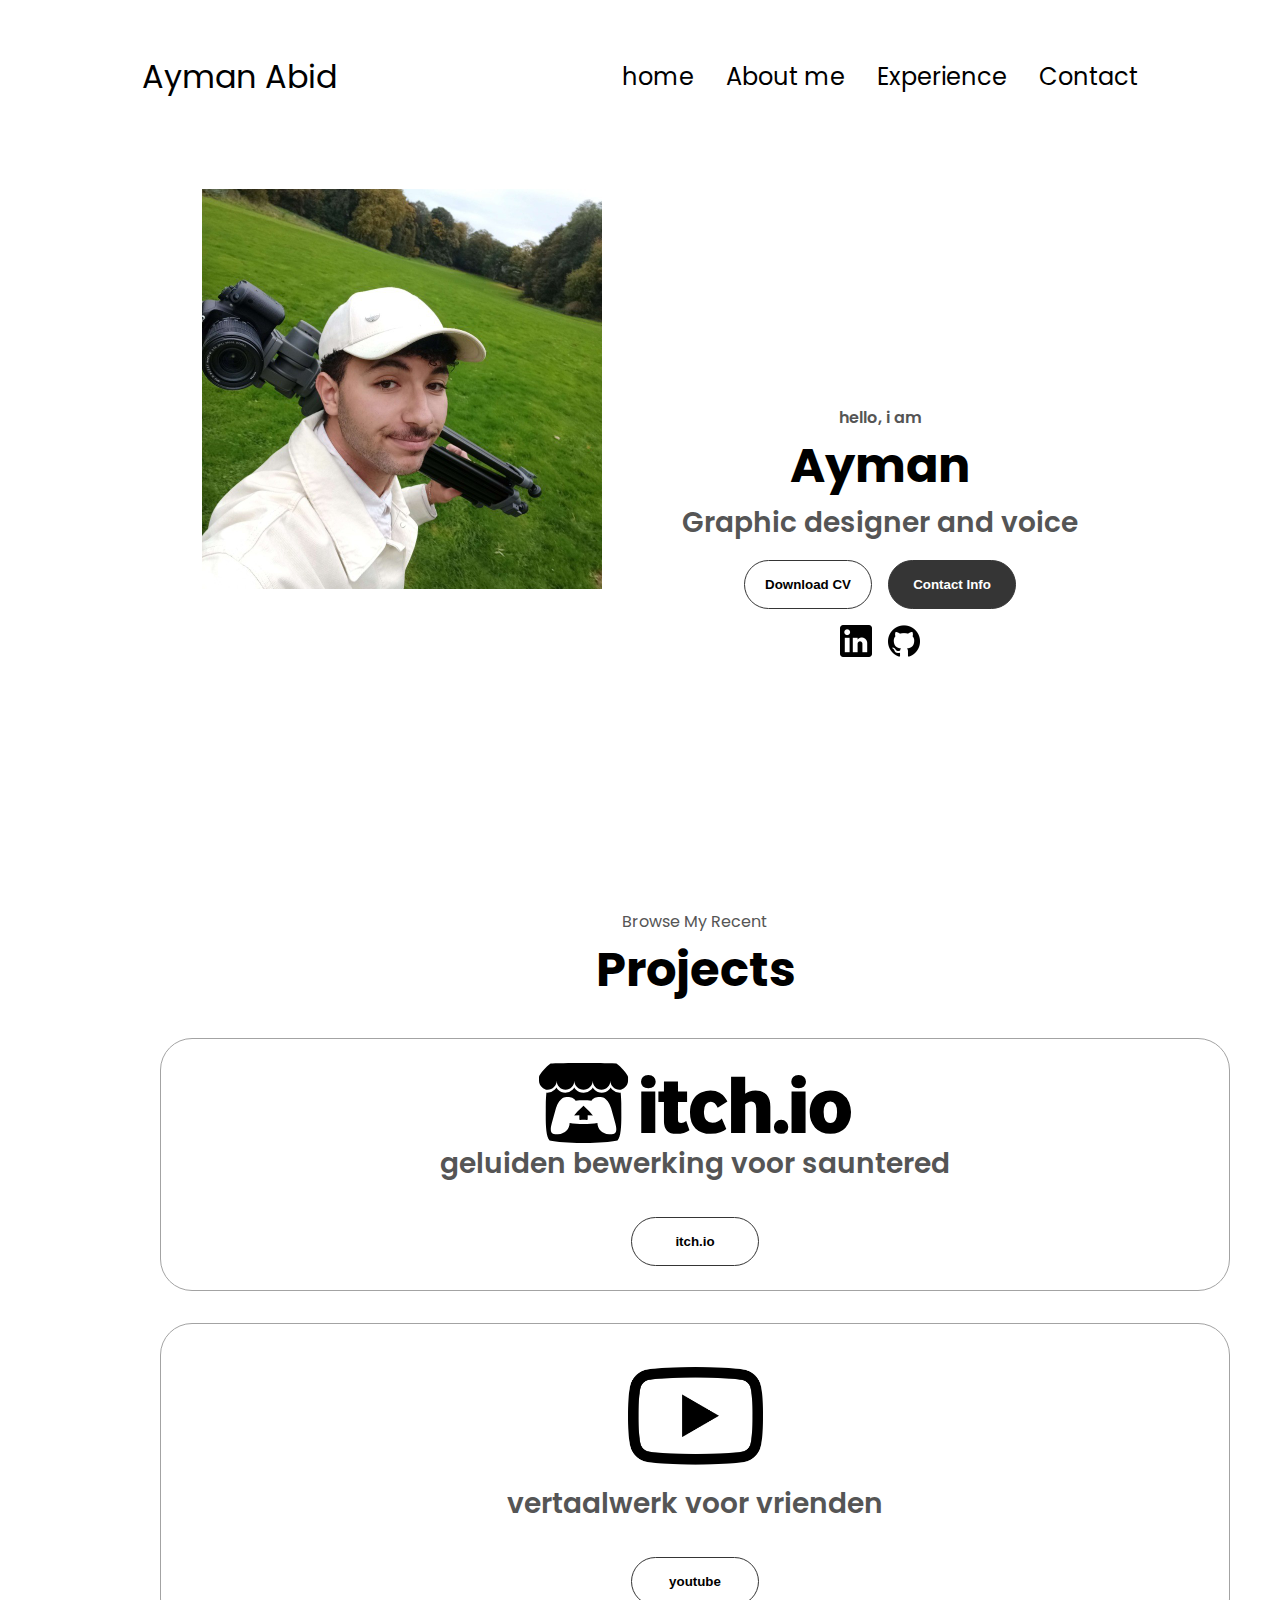
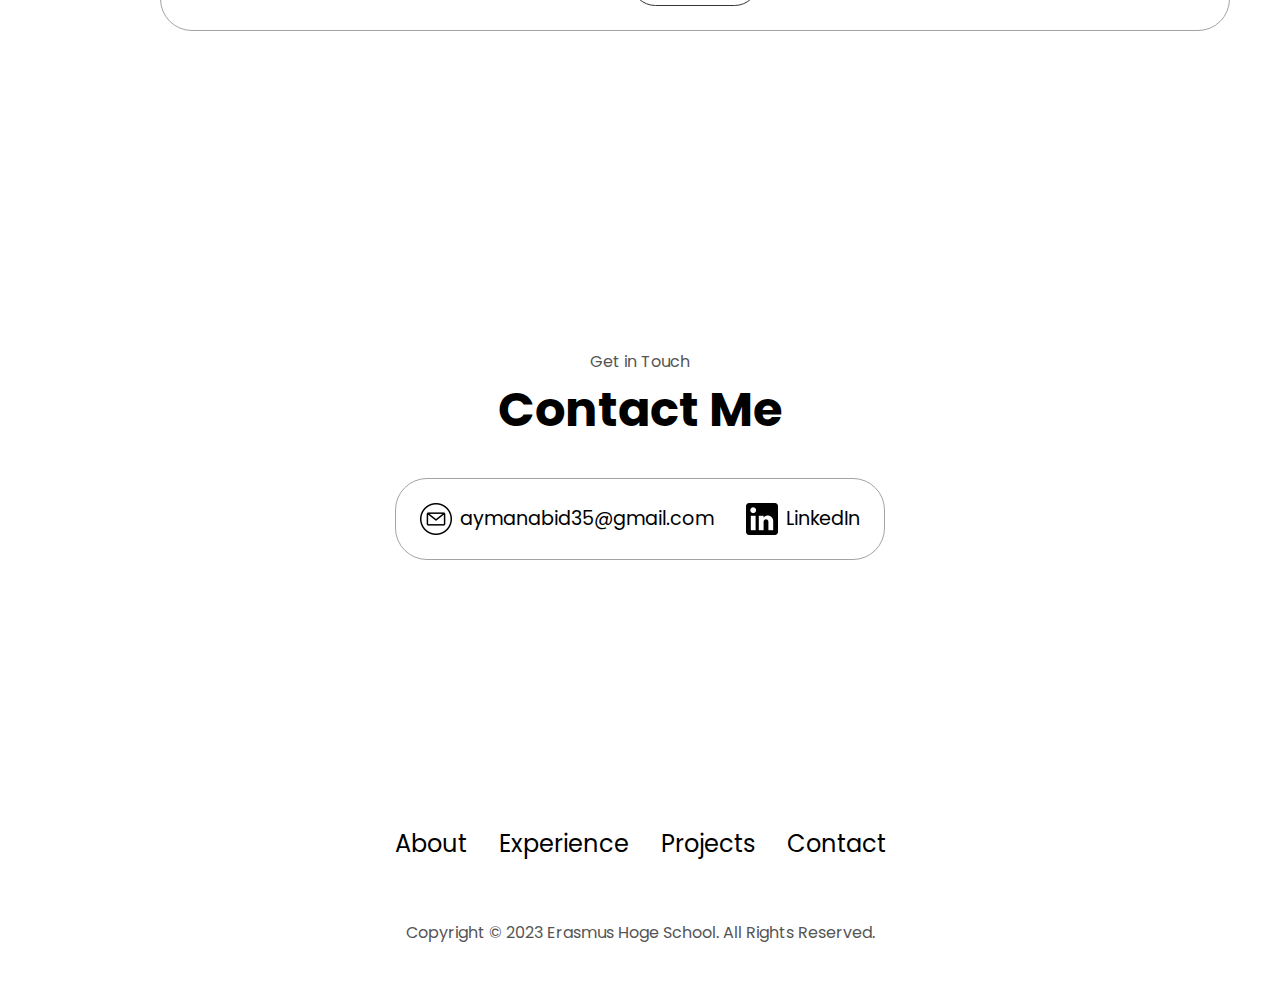
==== index.html @ d5be4aaf "tweede zit website voor web1" ====
<!DOCTYPE html>
<html lang="en">
	<head>
		<meta charset="UTF-8" />
		<meta http-equiv="X-UA-Compatible" content="IE=edge" />
		<meta name="viewport" content="width=device-width, initial-scale=1.0" />
		<title>My Portfolio</title>
		<link rel="stylesheet" href="style.css" />
		<link rel="stylesheet" href="mediaqueries.css" />
	</head>
	<body>
		<nav id="desktop-nav">
			<div class="logo">Ayman Abid</div>
			<div>
				<ul class="nav-links">
					<li><a href="index.html">home</a></li>
					<li><a href="aboutme.html">About me </a></li>
					<li><a href="expierience.html">Experience</a></li>
					<li><a href="#contact">Contact</a></li>
				</ul>
			</div>
		</nav>
		<!-- Navigation Menu 
		<nav id="hamburger-nav">
			<div class="logo">Ayman Abid</div>
			<div class="hamburger-menu">
				<div class="hamburger-icon">
					<span></span>
					<span></span>
					<span></span>
				</div>
				<div class="menu-links">
					<li><a href="#about">About</a></li>
					<li><a href="#experience">Experience</a></li>
					<li><a href="#contact">Contact</a></li>
				</div>
			</div>
		</nav>
		 -->
		<nav id="hamburger-nav">
			<div class="logo">Ayman Abid</div>
			<div class="hamburger-menu">
				<div class="hamburger-icon">
					<span></span>
					<span></span>
					<span></span>
				</div>
				<div class="menu-links">
					<li><a href="index.html">home</a></li>
					<li><a href="aboutme.html">About me</a></li>
					<li><a href="expierience.html">Experience</a></li>
					<li><a href="#contact">Contact</a></li>
				</div>
			</div>
		</nav>
		<div class="flex-container">
			<div>
				<section id="profile">
					<div class="container">
						<img
							src="./assets/‍mijn-linkedin-foto.jpg"
							alt="profiel-foto"
							id="image-1"
						/>
					</div>
					<div class="section__text">
						<p class="p1">hello, i am</p>
						<h1 class="title">Ayman</h1>
						<p class="section__text__p2">Graphic designer and voice</p>
						<div class="btn-container">
							<button
								class="btn btn-color-2"
								onclick="window.open('./assets/ECHT-SERIEUSE-CV.png')"
							>
								Download CV
							</button>
							<button
								class="btn btn-color-1"
								onclick="location.href='./#contact'"
							>
								Contact Info
							</button>
						</div>
						<div id="socials-container">
							<img
								src="./assets/linkedin.png"
								alt="My LinkedIn profile"
								class="icon"
								onclick="location.href='https://www.linkedin.com/in/ayman-abid-498152252/'"
							/>
							<img
								src="./assets/github.png"
								alt="My Github profile"
								class="icon"
								onclick="location.href='https://github.com/ahumblecat'"
							/>
						</div>
					</div>
				</section>
			</div>
			<div>
				<section id="projects">
					<p class="section__text__p1">Browse My Recent</p>
					<h1 class="title">Projects</h1>
					<div class="experience-details-container">
						<div class="about-containers">
							<div class="details-container color-container">
								<div class="article-container">
									<img
										src="./assets/logo-black-itch.svg"
										alt="Project 1"
										class="itch"
									/>
								</div>
								<h2 class="experience-sub-title project-title">
									geluiden bewerking voor sauntered
								</h2>
								<div class="btn-container">
									<button
										class="btn btn-color-2 project-btn"
										onclick="location.href='https://kakoon.itch.io/sauntered'"
									>
										itch.io
									</button>
								</div>
							</div>
							<div class="details-container color-container">
								<div class="article-container">
									<img
										src="./assets/youtube.png"
										alt="youtube video"
										class="project-img"
									/>
								</div>
								<h2 class="experience-sub-title project-title">
									vertaalwerk voor vrienden
								</h2>
								<div class="btn-container">
									<button
										class="btn btn-color-2 project-btn"
										onclick="location.href='https://youtu.be/evbqzhRCCy8?si=7dw8-wi13XMr1xHI'"
									>
										youtube
									</button>
								</div>
							</div>
						</div>
					</div>
					<img
						src="./assets/black-arrow-down-icon-png-16.png"
						alt="Arrow icon"
						class="icon arrow"
						onclick="location.href='./#contact'"
					/>
				</section>
			</div>
			<div>
				<section id="contact">
					<p class="section__text__p1">Get in Touch</p>
					<h1 class="title">Contact Me</h1>
					<div class="contact-info-upper-container">
						<div class="contact-info-container">
							<img src="./assets/post.png" alt="Email icon" class="icon" />
							<p>
								<a href="mailto:aymanabid35@gmail.com">aymanabid35@gmail.com</a>
							</p>
						</div>
						<div class="contact-info-container">
							<img
								src="./assets/linkedin.png"
								alt="LinkedIn icon"
								class="icon contact-icon"
							/>
							<p>
								<a href="https://www.linkedin.com/in/ayman-abid-498152252/"
									>LinkedIn</a
								>
							</p>
						</div>
					</div>
				</section>
			</div>
		</div>
		<footer>
			<nav>
				<div class="nav-links-container">
					<ul class="nav-links">
						<li><a href="#about">About</a></li>
						<li><a href="#experience">Experience</a></li>
						<li><a href="#projects">Projects</a></li>
						<li><a href="#contact">Contact</a></li>
					</ul>
				</div>
			</nav>
			<p>Copyright &#169; 2023 Erasmus Hoge School. All Rights Reserved.</p>
		</footer>
		<script src="script.js"></script>
	</body>
</html>
---- style.css ----
/* GENERAL */

@import url("https://fonts.googleapis.com/css2?family=Poppins:wght@300;400;500;600&display=swap");

* {
	margin: 0;
	padding: 0;
}

body {
	font-family: "Poppins", sans-serif;
}

html {
	scroll-behavior: smooth;
}

p {
	color: rgb(85, 85, 85);
}

/* TRANSITION */

a,
.btn {
	transition: all 300ms ease;
}

/* DESKTOP NAV */

nav,
.nav-links {
	display: flex;
}

nav {
	justify-content: space-around;
	align-items: center;
	height: 17vh;
}

.nav-links {
	gap: 2rem;
	list-style: none;
	font-size: 1.5rem;
}

a {
	color: black;
	text-decoration: none;
	text-decoration-color: white;
}

a:hover {
	color: grey;
	text-decoration: underline;
	text-underline-offset: 1rem;
	text-decoration-color: rgb(181, 181, 181);
}

.logo {
	font-size: 2rem;
}

.logo:hover {
	cursor: default;
}

/* HAMBURGER MENU */

#hamburger-nav {
	display: none;
}

.hamburger-menu {
	position: relative;
	display: inline-block;
}

.hamburger-icon {
	display: flex;
	flex-direction: column;
	justify-content: space-between;
	height: 24px;
	width: 30px;
	cursor: pointer;
}

.hamburger-icon span {
	width: 100%;
	height: 2px;
	background-color: black;
	transition: all 0.3 ease-in-out;
}

.menu-links {
	position: absolute;
	top: 100%;
	right: 0;
	background-color: white;
	width: fit-content;
	max-height: 0;
	overflow: hidden;
	transition: all 0.3 ease-in-out;
}

.menu-links a {
	display: block;
	padding: 10px;
	text-align: center;
	font-size: 1.5rem;
	color: black;
	text-decoration: none;
	transition: all 0.3 ease-in-out;
}

.menu-links li {
	list-style: none;
}

.menu-links.open {
	max-height: 300px;
}

.hamburger-icon.open span:first-child {
	transform: rotate(45deg) translate(10px, 5px);
}

.hamburger-icon.open span:nth-child(2) {
	opacity: 0;
}

.hamburger-icon.open span:last-child {
	transform: rotate(-45deg) translate(10px, -5px);
}

.hamburger-icon span:first-child {
	transform: none;
}

.hamburger-icon span:first-child {
	opacity: 1;
}

.hamburger-icon span:first-child {
	transform: none;
}

/* SECTIONS */

section {
	padding-top: 4vh;
	height: 96vh;
	margin: 0 10rem;
	box-sizing: border-box;
	min-height: fit-content;
}

.section-container {
	display: flex;
}

/* PROFILE SECTION */

#profile {
	display: flex;
	justify-content: center;
	gap: 5rem;
	height: 80vh;
}

.section__pic-container {
	display: flex;
	height: 800px;
}

.section__text {
	align-self: center;
	text-align: center;
}

.section__text p {
	font-weight: 600;
}

.section__text__p1 {
	text-align: center;
}

.section__text__p2 {
	font-size: 1.75rem;
	margin-bottom: 1rem;
}

.title {
	font-size: 3rem;
	text-align: center;
}

#socials-container {
	display: flex;
	justify-content: center;
	margin-top: 1rem;
	gap: 1rem;
}

/* ICONS */

.icon {
	cursor: pointer;
	height: 2rem;
}

/* BUTTONS */

.btn-container {
	display: flex;
	justify-content: center;
	gap: 1rem;
}

.btn {
	font-weight: 600;
	transition: all 300ms ease;
	padding: 1rem;
	width: 8rem;
	border-radius: 2rem;
}

.btn-color-1,
.btn-color-2 {
	border: rgb(53, 53, 53) 0.1rem solid;
}

.btn-color-1:hover,
.btn-color-2:hover {
	cursor: pointer;
}

.btn-color-1,
.btn-color-2:hover {
	background: rgb(53, 53, 53);
	color: white;
}

.btn-color-1:hover {
	background: rgb(0, 0, 0);
}

.btn-color-2 {
	background: none;
}

.btn-color-2:hover {
	border: rgb(255, 255, 255) 0.1rem solid;
}

.btn-container {
	gap: 1rem;
}

/* ABOUT SECTION */

#about {
	position: relative;
}

.about-containers {
	gap: 2rem;
	margin-bottom: 2rem;
	margin-top: 2rem;
	display: flex;
	flex-direction: column;
}

.about-details-container {
	justify-content: center;
	flex-direction: column;
}

.about-containers,
.about-details-container {
	display: flex;
}

.about-pic {
	border-radius: 2rem;
	height: 400px;
}

.arrow {
	position: absolute;
	right: -5rem;
	bottom: 2.5rem;
}

.details-container {
	padding: 1.5rem;
	flex: 1;
	background: white;
	border-radius: 2rem;
	border: rgb(53, 53, 53) 0.1rem solid;
	border-color: rgb(163, 163, 163);
	text-align: center;
}

.section-container {
	gap: 4rem;
	height: 80%;
}

.section__pic-container {
	height: 400px;
	width: 400px;
	margin: auto 0;
}

/* EXPERIENCE SECTION */

#experience {
	position: relative;
}

.experience-sub-title {
	color: rgb(85, 85, 85);
	font-weight: 600;
	font-size: 1.75rem;
	margin-bottom: 2rem;
}

.experience-details-container {
	display: flex;
	justify-content: center;
	flex-direction: column;
}

.article-container {
	display: flex;
	text-align: initial;
	flex-wrap: wrap;
	flex-direction: row;
	gap: 2.5rem;
	justify-content: space-around;
}

article {
	display: flex;
	width: 10rem;
	justify-content: space-around;
	gap: 0.5rem;
}

article .icon {
	cursor: default;
}

/* CONTACT */

#contact {
	display: flex;
	justify-content: center;
	flex-direction: column;
	height: 70vh;
}

.contact-info-upper-container {
	display: flex;
	justify-content: center;
	border-radius: 2rem;
	border: rgb(53, 53, 53) 0.1rem solid;
	border-color: rgb(163, 163, 163);
	background: (250, 250, 250);
	margin: 2rem auto;
	padding: 0.5rem;
}

.contact-info-container {
	display: flex;
	align-items: center;
	justify-content: center;
	gap: 0.5rem;
	margin: 1rem;
}

.contact-info-container p {
	font-size: larger;
}

.contact-icon {
	cursor: default;
}

.email-icon {
	height: 2.5rem;
}

/* FOOTER SECTION */

footer {
	height: 26vh;
	margin: 0 1rem;
}

footer p {
	text-align: center;
}
#projects {
	display: flex;
	flex-direction: column;
	margin-right: 50px;
}

.flex-container {
	display: flex;
	flex-direction: column;
}

#image-1 {
	display: flex;
	flex-direction: column;
	height: 400px;
}
img {
	width: auto;
	height: 15vh;
	object-fit: cover;
}
.itch {
	height: 80px;
}
---- mediaqueries.css ----
@media screen and (max-width: 1200px) {
	#desktop-nav {
		display: none;
	}
	#hamburger-nav {
		display: flex;
	}
	#experience,
	.experience-details-container {
		margin-top: 2rem;
	}
	#profile,
	.section-container {
		display: block;
	}
	.arrow {
		display: none;
	}
	section,
	.section-container {
		height: fit-content;
	}
	section {
		margin: 0 5%;
	}
	.section__pic-container {
		width: 275px;
		height: 275px;
		margin: 0 auto 2rem;
	}
	.about-containers {
		margin-top: 0;
	}
}
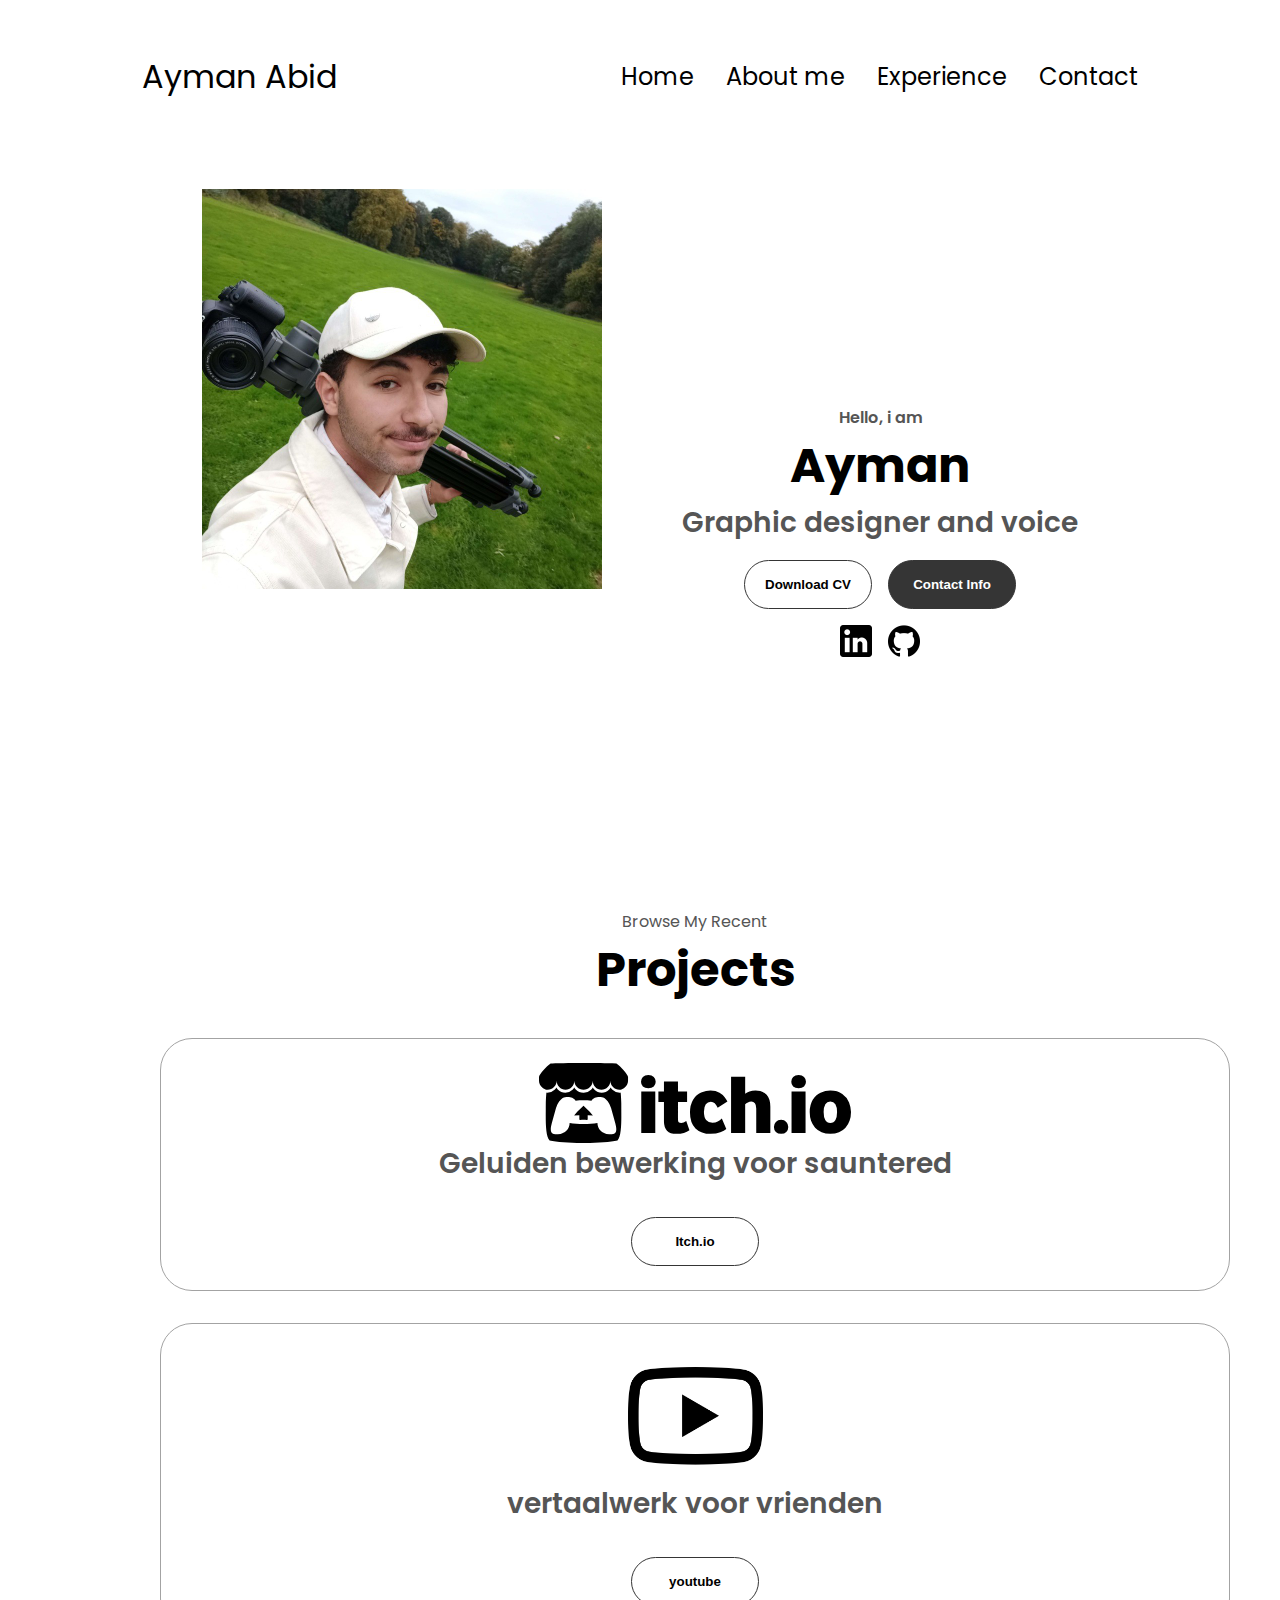
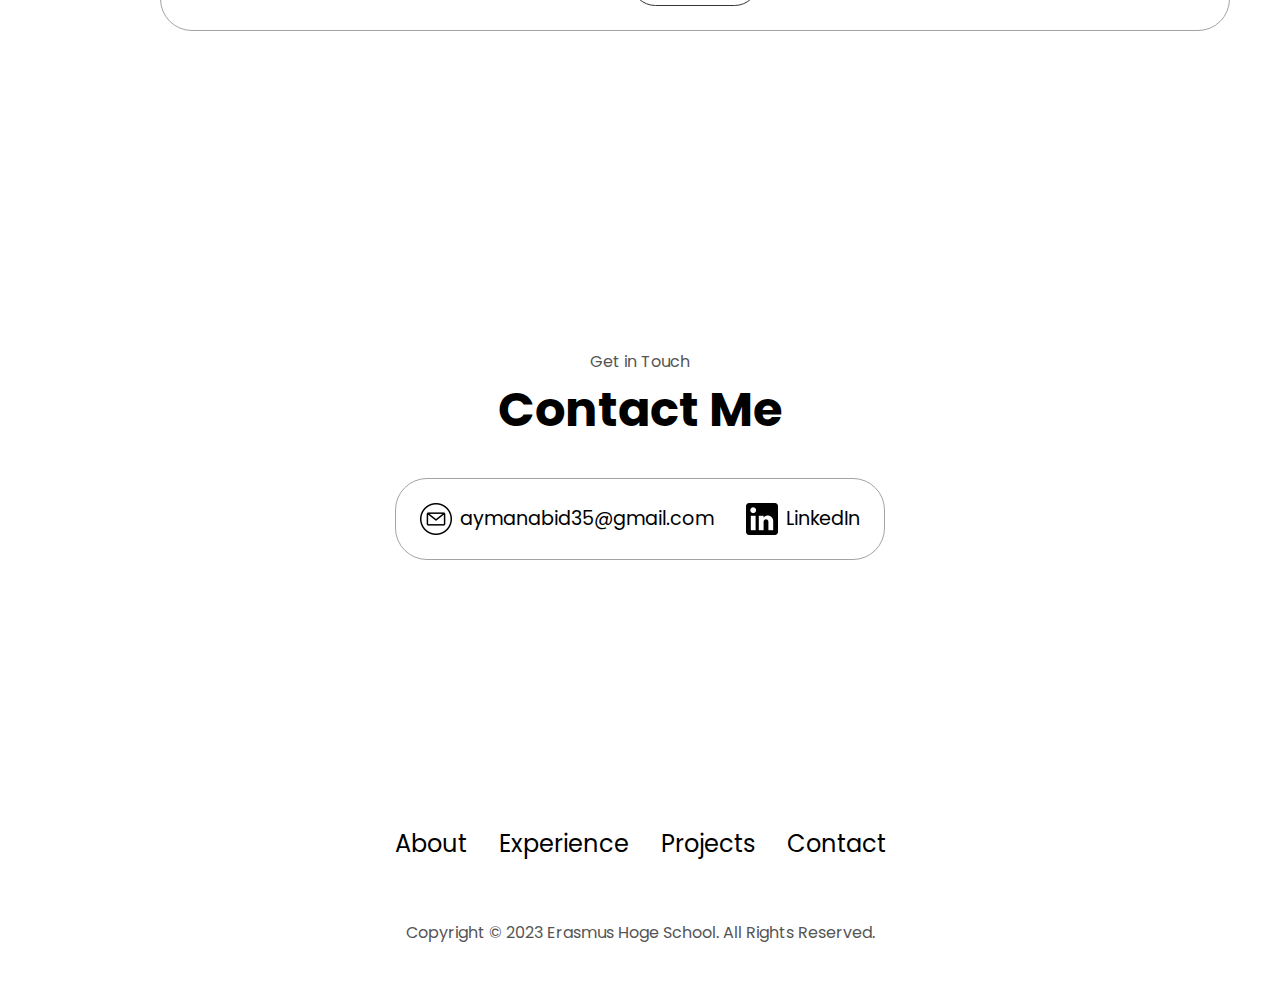
==== commit 98074969: "fixed capitalization" ====
--- a/index.html
+++ b/index.html
@@ -13,7 +13,7 @@
 			<div class="logo">Ayman Abid</div>
 			<div>
 				<ul class="nav-links">
-					<li><a href="index.html">home</a></li>
+					<li><a href="index.html">Home</a></li>
 					<li><a href="aboutme.html">About me </a></li>
 					<li><a href="expierience.html">Experience</a></li>
 					<li><a href="#contact">Contact</a></li>
@@ -31,7 +31,7 @@
 				</div>
 				<div class="menu-links">
 					<li><a href="#about">About</a></li>
-					<li><a href="#experience">Experience</a></li>
+					<li><a href="#experience">E  cxperience</a></li>
 					<li><a href="#contact">Contact</a></li>
 				</div>
 			</div>
@@ -46,7 +46,7 @@
 					<span></span>
 				</div>
 				<div class="menu-links">
-					<li><a href="index.html">home</a></li>
+					<li><a href="index.html">Home</a></li>
 					<li><a href="aboutme.html">About me</a></li>
 					<li><a href="expierience.html">Experience</a></li>
 					<li><a href="#contact">Contact</a></li>
@@ -64,7 +64,7 @@
 						/>
 					</div>
 					<div class="section__text">
-						<p class="p1">hello, i am</p>
+						<p class="p1">Hello, i am</p>
 						<h1 class="title">Ayman</h1>
 						<p class="section__text__p2">Graphic designer and voice</p>
 						<div class="btn-container">
@@ -113,14 +113,14 @@
 									/>
 								</div>
 								<h2 class="experience-sub-title project-title">
-									geluiden bewerking voor sauntered
+									Geluiden bewerking voor sauntered
 								</h2>
 								<div class="btn-container">
 									<button
 										class="btn btn-color-2 project-btn"
 										onclick="location.href='https://kakoon.itch.io/sauntered'"
 									>
-										itch.io
+										Itch.io
 									</button>
 								</div>
 							</div>
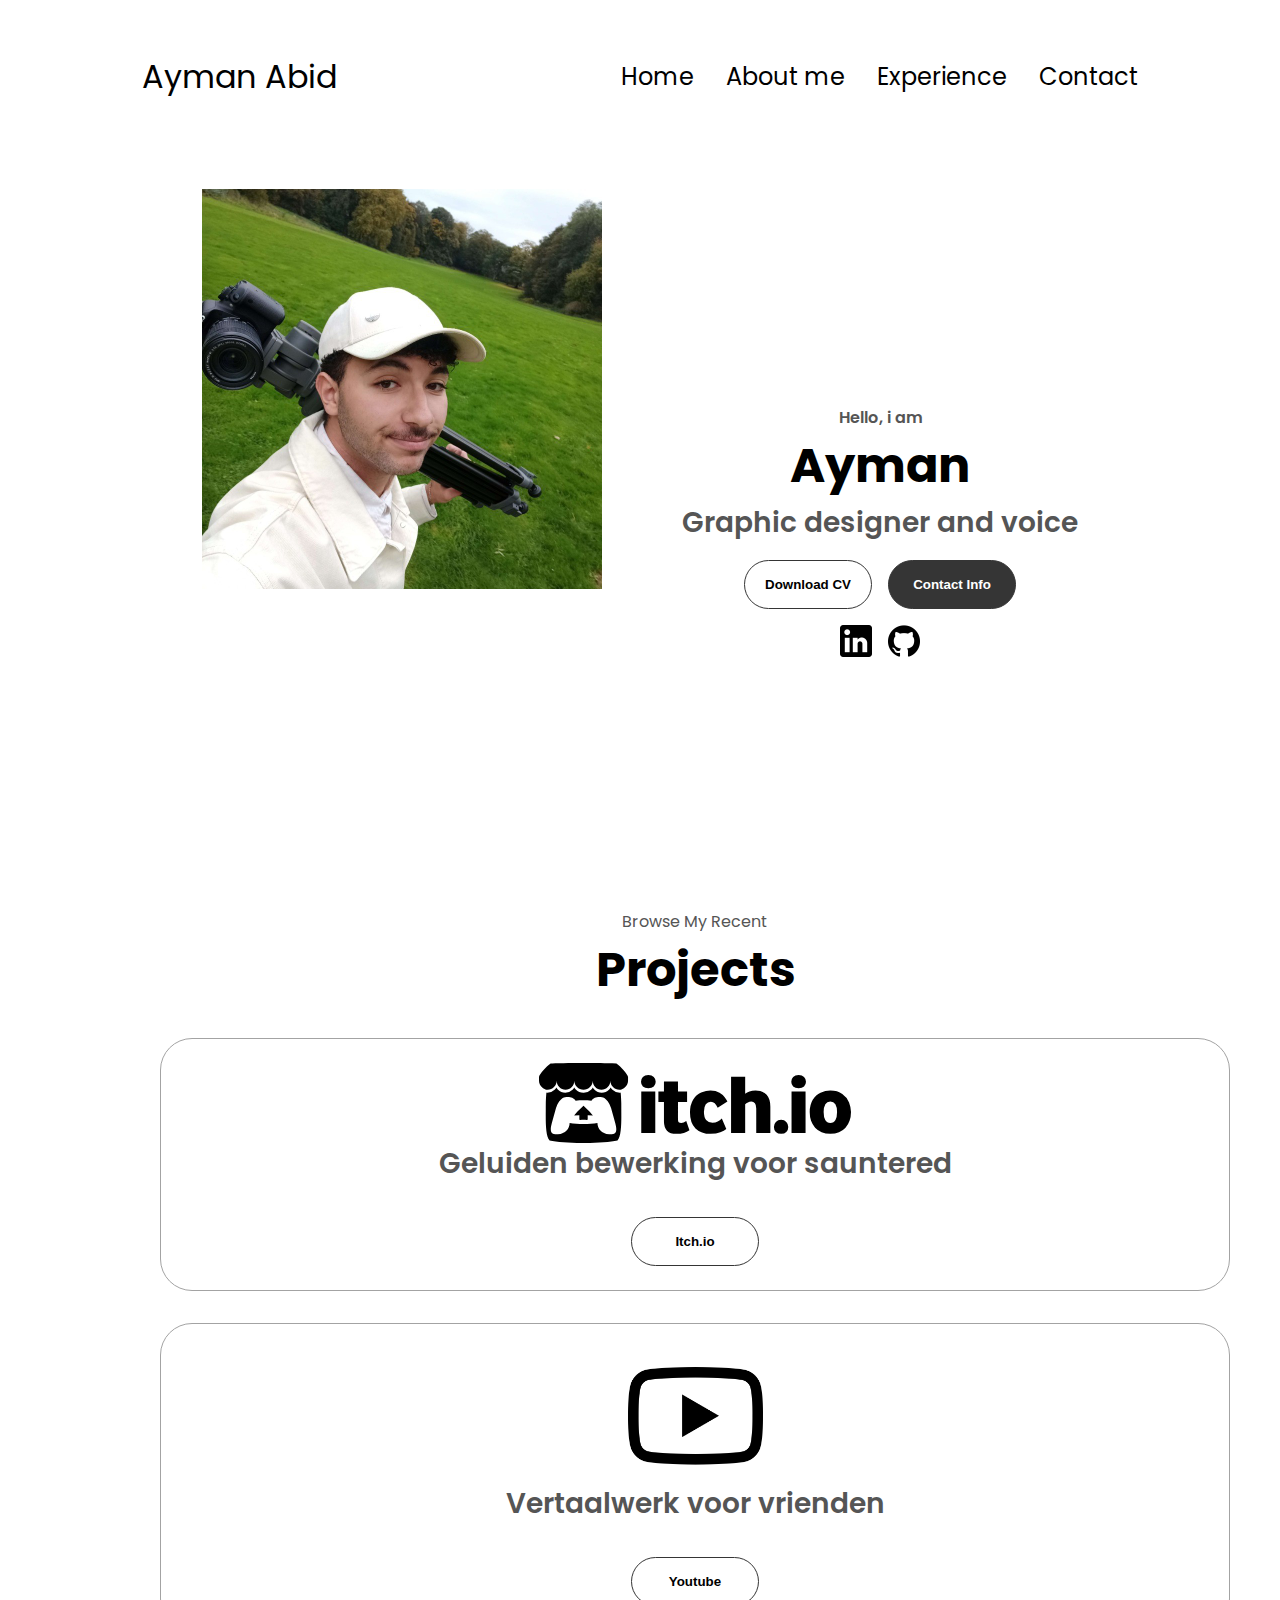
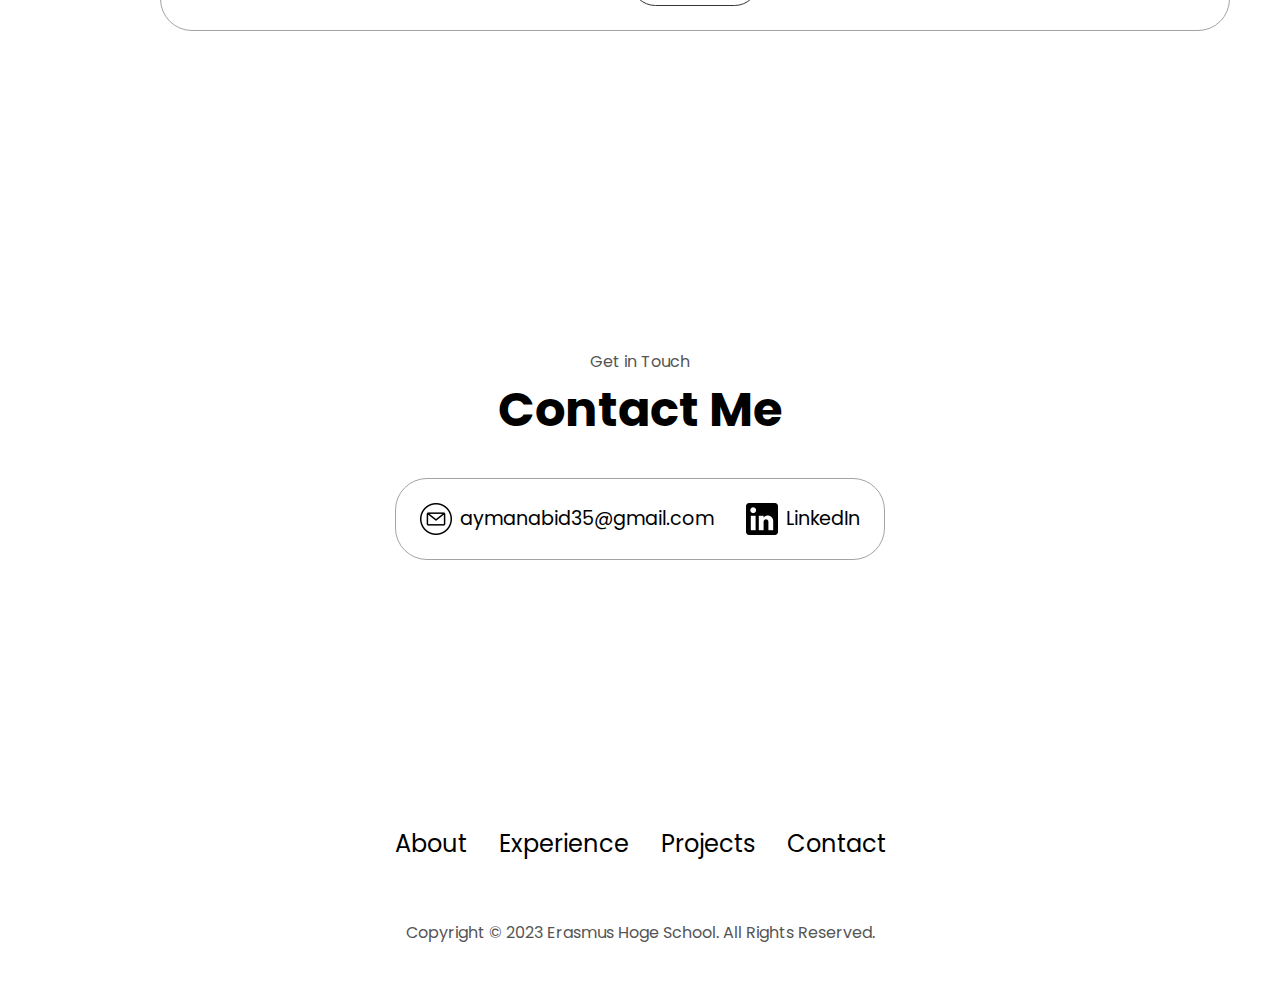
==== commit da3053b4: "more localization fixes" ====
--- a/index.html
+++ b/index.html
@@ -133,14 +133,14 @@
 									/>
 								</div>
 								<h2 class="experience-sub-title project-title">
-									vertaalwerk voor vrienden
+									Vertaalwerk voor vrienden
 								</h2>
 								<div class="btn-container">
 									<button
 										class="btn btn-color-2 project-btn"
 										onclick="location.href='https://youtu.be/evbqzhRCCy8?si=7dw8-wi13XMr1xHI'"
 									>
-										youtube
+										Youtube
 									</button>
 								</div>
 							</div>
